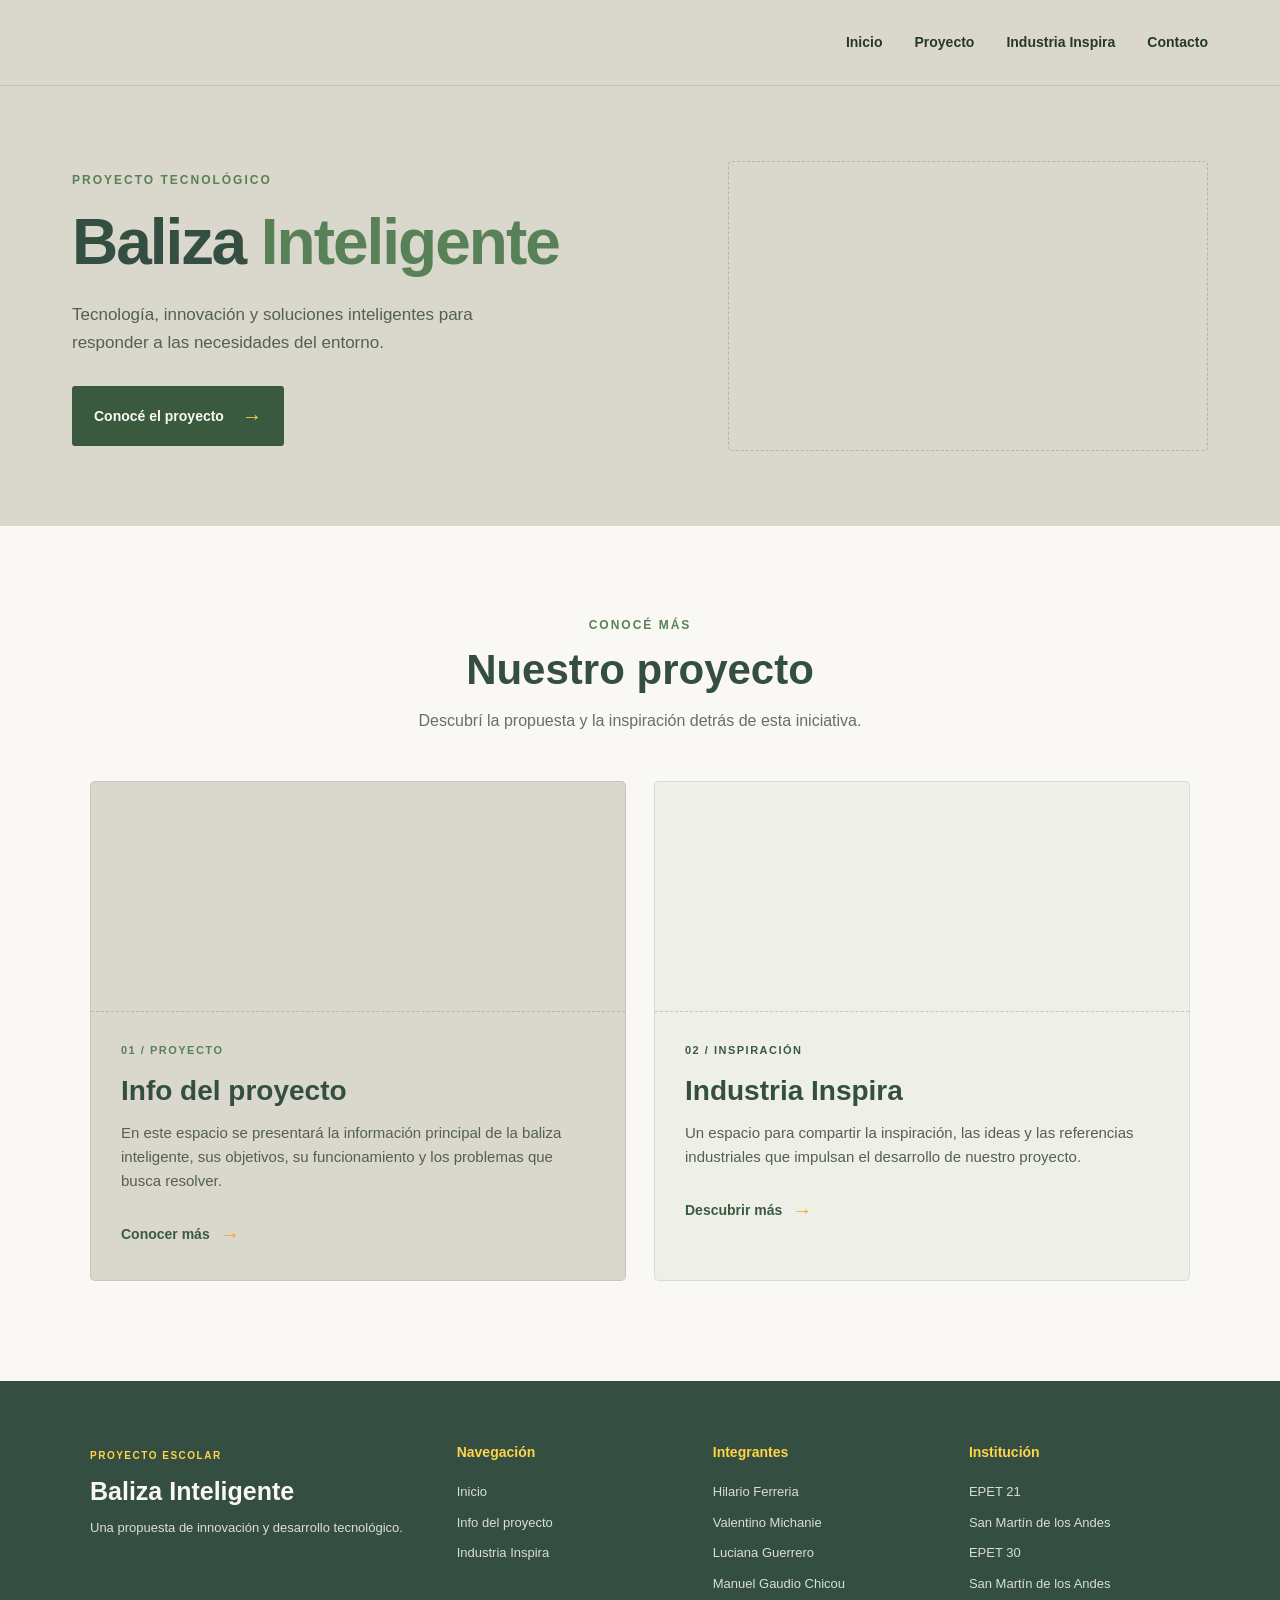
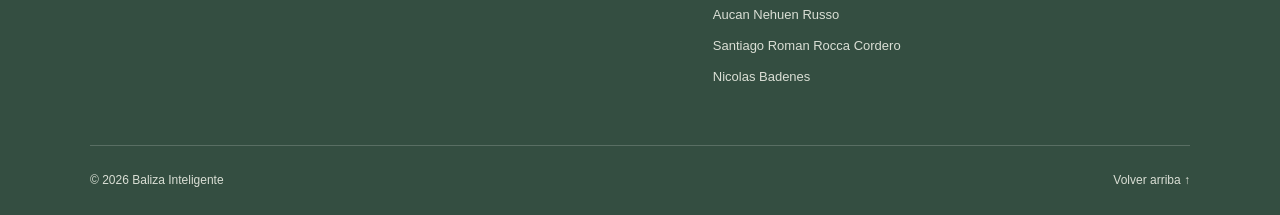
==== index.html @ 0de97671 "first commit" ====
<!DOCTYPE html>
<html lang="es">
<head>
    <meta charset="UTF-8">
    <meta name="viewport" content="width=device-width, initial-scale=1.0">

    <title>Baliza Inteligente | Proyecto</title>

    <link rel="stylesheet" href="style.css">
    <script src="script.js" defer></script>
</head>

<body>

    <!-- ENCABEZADO -->
    <header class="header" id="inicio">
        <div class="header-container">
            <!-- Espacio reservado para tu logo -->
            <div class="logo-space"></div>

            <nav class="navigation" aria-label="Navegación principal">
                <a href="#inicio">Inicio</a>
                <a href="#proyecto">Proyecto</a>
                <a href="#industria">Industria Inspira</a>
                <a href="#contacto">Contacto</a>
            </nav>

            <button class="menu-toggle"
                    aria-label="Abrir menú"
                    aria-expanded="false">
                ☰
            </button>
        </div>
    </header>

    <main>

        <!-- PRESENTACIÓN -->
        <section class="hero">
            <div class="hero-content">
                <span class="eyebrow">PROYECTO TECNOLÓGICO</span>

                <h1>Baliza <span>Inteligente</span></h1>

                <p>
                    Tecnología, innovación y soluciones inteligentes
                    para responder a las necesidades del entorno.
                </p>

                <a href="#proyecto" class="hero-button">
                    Conocé el proyecto
                    <span aria-hidden="true">→</span>
                </a>
            </div>

            <!-- Espacio reservado para tu imagen -->
            <div class="hero-image-space" aria-label="Espacio para imagen">
            </div>
        </section>

        <!-- CONTENIDO PRINCIPAL -->
        <section class="content-section" id="proyecto">

            <div class="section-heading">
                <span class="eyebrow">CONOCÉ MÁS</span>
                <h2>Nuestro proyecto</h2>
                <p>
                    Descubrí la propuesta y la inspiración detrás
                    de esta iniciativa.
                </p>
            </div>

            <div class="cards-container">

                <!-- PANEL 1 -->
                <article class="info-card">
                    <div class="card-image-space"
                         aria-label="Espacio para imagen del proyecto">
                    </div>

                    <div class="card-content">
                        <span class="card-number">01 / PROYECTO</span>

                        <h3>Info del proyecto</h3>

                        <p>
                            En este espacio se presentará la información
                            principal de la baliza inteligente, sus
                            objetivos, su funcionamiento y los problemas
                            que busca resolver.
                        </p>

                        <a href="#contacto" class="text-link">
                            Conocer más <span aria-hidden="true">→</span>
                        </a>
                    </div>
                </article>

                <!-- PANEL 2 -->
                <article class="info-card industry-card" id="industria">
                    <div class="card-image-space"
                         aria-label="Espacio para imagen de Industria Inspira">
                    </div>

                    <div class="card-content">
                        <span class="card-number">02 / INSPIRACIÓN</span>

                        <h3>Industria Inspira</h3>

                        <p>
                            Un espacio para compartir la inspiración,
                            las ideas y las referencias industriales
                            que impulsan el desarrollo de nuestro proyecto.
                        </p>

                        <a href="#contacto" class="text-link">
                            Descubrir más <span aria-hidden="true">→</span>
                        </a>
                    </div>
                </article>

            </div>
        </section>

    </main>

    <!-- FOOTER -->
    <footer class="footer" id="contacto">
        <div class="footer-container">

            <div class="footer-brand">
                <span class="footer-label">PROYECTO ESCOLAR</span>
                <h2>Baliza Inteligente</h2>
                <p>
                    Una propuesta de innovación y desarrollo tecnológico.
                </p>
            </div>

            <div class="footer-column">
                <h3>Navegación</h3>
                <a href="#inicio">Inicio</a>
                <a href="#proyecto">Info del proyecto</a>
                <a href="#industria">Industria Inspira</a>
            </div>

            <div class="footer-column">
                <h3>Integrantes</h3>
                <p>Hilario Ferreria</p>
                <p>Valentino Michanie</p>
                <p>Luciana Guerrero</p>
                <p>Manuel Gaudio Chicou</p>
                <p>Aucan Nehuen Russo</p>
                <p>Santiago Roman Rocca Cordero</p>
                <p>Nicolas Badenes</p>
            </div>

            <div class="footer-column">
                <h3>Institución</h3>
                <p>EPET 21</p>
                <p>San Martín de los Andes</p>
                <p>EPET 30</p>
                <p>San Martín de los Andes</p>
            </div>

        </div>

        <div class="footer-bottom">
            <p>
                © <span id="current-year"></span>
                Baliza Inteligente
            </p>
            <a href="#inicio">Volver arriba ↑</a>
        </div>
    </footer>

</body>
</html>
---- style.css ----
/* =========================
   CONFIGURACIÓN GENERAL
========================= */

:root {
    --background: #DAD7CD;
    --green-light: #A3B18A;
    --green-medium: #588157;
    --green-dark: #3A5A40;
    --green-deep: #344E41;
    --orange: #F9A620;
    --yellow: #FFD449;
    --white: #F9F8F4;
    --text: #26382B;
}

* {
    margin: 0;
    padding: 0;
    box-sizing: border-box;
}

html {
    scroll-behavior: smooth;
    scroll-padding-top: 90px;
}

body {
    font-family: Arial, Helvetica, sans-serif;
    background-color: var(--background);
    color: var(--text);
    line-height: 1.6;
}

a {
    color: inherit;
    text-decoration: none;
}

button {
    font: inherit;
}

section {
    scroll-margin-top: 80px;
}

/* =========================
   ENCABEZADO
========================= */

.header {
    width: 100%;
    background-color: var(--background);
    border-bottom: 1px solid rgba(52, 78, 65, 0.15);
}

.header-container {
    max-width: 1200px;
    min-height: 85px;
    margin: auto;
    padding: 0 32px;

    display: flex;
    align-items: center;
    justify-content: space-between;
    gap: 24px;
}

/* Espacio vacío para agregar el logo */

.logo-space {
    width: 150px;
    min-height: 35px;
}

.navigation {
    display: flex;
    align-items: center;
    gap: 32px;
}

.navigation a {
    font-size: 14px;
    font-weight: 600;
    transition: color 0.25s ease;
}

.navigation a:hover {
    color: var(--green-medium);
}

.menu-toggle {
    display: none;
    border: none;
    background: transparent;
    color: var(--green-deep);
    font-size: 28px;
    cursor: pointer;
}

/* =========================
   PRESENTACIÓN PRINCIPAL
========================= */

.hero {
    max-width: 1200px;
    min-height: 440px;
    margin: auto;
    padding: 75px 32px;

    display: grid;
    grid-template-columns: 1fr 0.8fr;
    align-items: center;
    gap: 55px;
}

.hero-content {
    max-width: 540px;
}

.eyebrow {
    display: inline-block;
    margin-bottom: 18px;
    color: var(--green-medium);
    font-size: 12px;
    font-weight: 800;
    letter-spacing: 2px;
}

.hero h1 {
    font-size: clamp(42px, 5vw, 66px);
    line-height: 1.08;
    letter-spacing: -2px;
    margin-bottom: 24px;
    color: var(--green-deep);
}

.hero h1 span {
    color: var(--green-medium);
}

.hero-content > p {
    max-width: 440px;
    margin-bottom: 30px;
    font-size: 17px;
    color: #536052;
}

.hero-button {
    display: inline-flex;
    align-items: center;
    gap: 18px;

    padding: 14px 22px;
    background-color: var(--green-dark);
    color: var(--white);

    font-size: 14px;
    font-weight: 700;
    border-radius: 3px;

    transition:
        background-color 0.25s ease,
        transform 0.25s ease;
}

.hero-button:hover {
    background-color: var(--green-deep);
    transform: translateY(-2px);
}

.hero-button span {
    color: var(--yellow);
    font-size: 20px;
}

/* Espacio vacío para tu imagen principal */

.hero-image-space {
    width: 100%;
    min-height: 290px;
    background-color: transparent;
    border: 1px dashed rgba(58, 90, 64, 0.25);
    border-radius: 4px;
}

/* =========================
   SECCIÓN DE CONTENIDO
========================= */

.content-section {
    padding: 85px 32px 100px;
    background-color: var(--white);
}

.section-heading {
    max-width: 650px;
    margin: 0 auto 48px;
    text-align: center;
}

.section-heading .eyebrow {
    margin-bottom: 10px;
}

.section-heading h2 {
    margin-bottom: 12px;
    color: var(--green-deep);
    font-size: clamp(30px, 4vw, 42px);
    line-height: 1.2;
}

.section-heading p {
    color: #667064;
    font-size: 16px;
}

/* Dos paneles principales */

.cards-container {
    max-width: 1100px;
    margin: auto;

    display: grid;
    grid-template-columns: repeat(2, minmax(0, 1fr));
    gap: 28px;
}

.info-card {
    overflow: hidden;
    background-color: var(--background);
    border-radius: 5px;
    border: 1px solid rgba(52, 78, 65, 0.12);

    transition:
        transform 0.25s ease,
        box-shadow 0.25s ease;
}

.info-card:hover {
    transform: translateY(-5px);
    box-shadow: 0 12px 30px rgba(52, 78, 65, 0.10);
}

/* Espacios vacíos para tus imágenes */

.card-image-space {
    width: 100%;
    min-height: 230px;
    background-color: transparent;
    border-bottom: 1px dashed rgba(58, 90, 64, 0.25);
}

.card-content {
    padding: 30px;
}

.card-number {
    display: block;
    margin-bottom: 14px;
    color: var(--green-medium);
    font-size: 11px;
    font-weight: 800;
    letter-spacing: 1.5px;
}

.card-content h3 {
    margin-bottom: 14px;
    color: var(--green-deep);
    font-size: 28px;
    line-height: 1.2;
}

.card-content p {
    margin-bottom: 25px;
    color: #536052;
    font-size: 15px;
}

.text-link {
    display: inline-flex;
    align-items: center;
    gap: 10px;

    color: var(--green-dark);
    font-size: 14px;
    font-weight: 800;
}

.text-link span {
    color: var(--orange);
    font-size: 20px;
    transition: transform 0.2s ease;
}

.text-link:hover span {
    transform: translateX(5px);
}

/* Segundo panel */

.industry-card {
    background-color: #EEF0E8;
}

.industry-card .card-number {
    color: var(--green-dark);
}

/* =========================
   FOOTER
========================= */

.footer {
    padding: 60px 32px 0;
    background-color: var(--green-deep);
    color: var(--white);
}

.footer-container {
    max-width: 1100px;
    margin: auto;
    padding-bottom: 48px;

    display: grid;
    grid-template-columns: 1.5fr 1fr 1fr 1fr;
    gap: 35px;
}

.footer-label {
    display: inline-block;
    margin-bottom: 12px;
    color: var(--yellow);
    font-size: 10px;
    font-weight: 800;
    letter-spacing: 1.5px;
}

.footer-brand h2 {
    margin-bottom: 12px;
    font-size: 25px;
    line-height: 1.2;
}

.footer-brand p,
.footer-column p {
    color: #DADFD5;
    font-size: 13px;
}

.footer-column h3 {
    margin-bottom: 18px;
    color: var(--yellow);
    font-size: 14px;
}

.footer-column a {
    display: block;
    width: fit-content;
    margin-bottom: 10px;
    color: #DADFD5;
    font-size: 13px;
    transition: color 0.2s ease;
}

.footer-column a:hover {
    color: var(--yellow);
}

.footer-column p {
    margin-bottom: 10px;
}

.footer-bottom {
    max-width: 1100px;
    min-height: 70px;
    margin: auto;
    border-top: 1px solid rgba(255, 255, 255, 0.18);

    display: flex;
    align-items: center;
    justify-content: space-between;
    gap: 20px;
}

.footer-bottom p,
.footer-bottom a {
    color: #DADFD5;
    font-size: 12px;
}

.footer-bottom a:hover {
    color: var(--yellow);
}

/* =========================
   TABLETS Y CELULARES
========================= */

@media (max-width: 850px) {

    .hero {
        grid-template-columns: 1fr 0.7fr;
        gap: 25px;
        padding-top: 55px;
        padding-bottom: 55px;
    }

    .hero-image-space {
        min-height: 240px;
    }

    .navigation {
        gap: 18px;
    }

    .footer-container {
        grid-template-columns: repeat(2, minmax(0, 1fr));
    }
}

@media (max-width: 600px) {

    .header-container {
        min-height: 70px;
        padding: 0 20px;
        position: relative;
    }

    .logo-space {
        width: 80px;
    }

    .menu-toggle {
        display: block;
    }

    .navigation {
        display: none;
        position: absolute;
        top: 100%;
        left: 0;
        right: 0;
        z-index: 10;

        padding: 22px 20px;
        background-color: var(--background);
        border-bottom: 1px solid rgba(52, 78, 65, 0.15);

        flex-direction: column;
        align-items: flex-start;
        gap: 18px;
    }

    .navigation.is-open {
        display: flex;
    }

    .hero {
        padding: 55px 22px;
        grid-template-columns: 1fr;
        gap: 30px;
    }

    .hero h1 {
        font-size: 45px;
    }

    .hero-content > p {
        font-size: 15px;
    }

    .hero-image-space {
        min-height: 200px;
    }

    .content-section {
        padding: 65px 20px 70px;
    }

    .section-heading {
        margin-bottom: 35px;
    }

    .cards-container {
        grid-template-columns: 1fr;
        gap: 24px;
    }

    .card-image-space {
        min-height: 200px;
    }

    .card-content {
        padding: 25px;
    }

    .card-content h3 {
        font-size: 25px;
    }

    .footer {
        padding: 45px 22px 0;
    }

    .footer-container {
        grid-template-columns: 1fr 1fr;
        gap: 35px 20px;
    }

    .footer-brand {
        grid-column: 1 / -1;
    }

    .footer-bottom {
        padding: 18px 0;
        flex-wrap: wrap;
    }
}

@media (prefers-reduced-motion: reduce) {
    html {
        scroll-behavior: auto;
    }

    *,
    *::before,
    *::after {
        transition-duration: 0.01ms !important;
    }
}
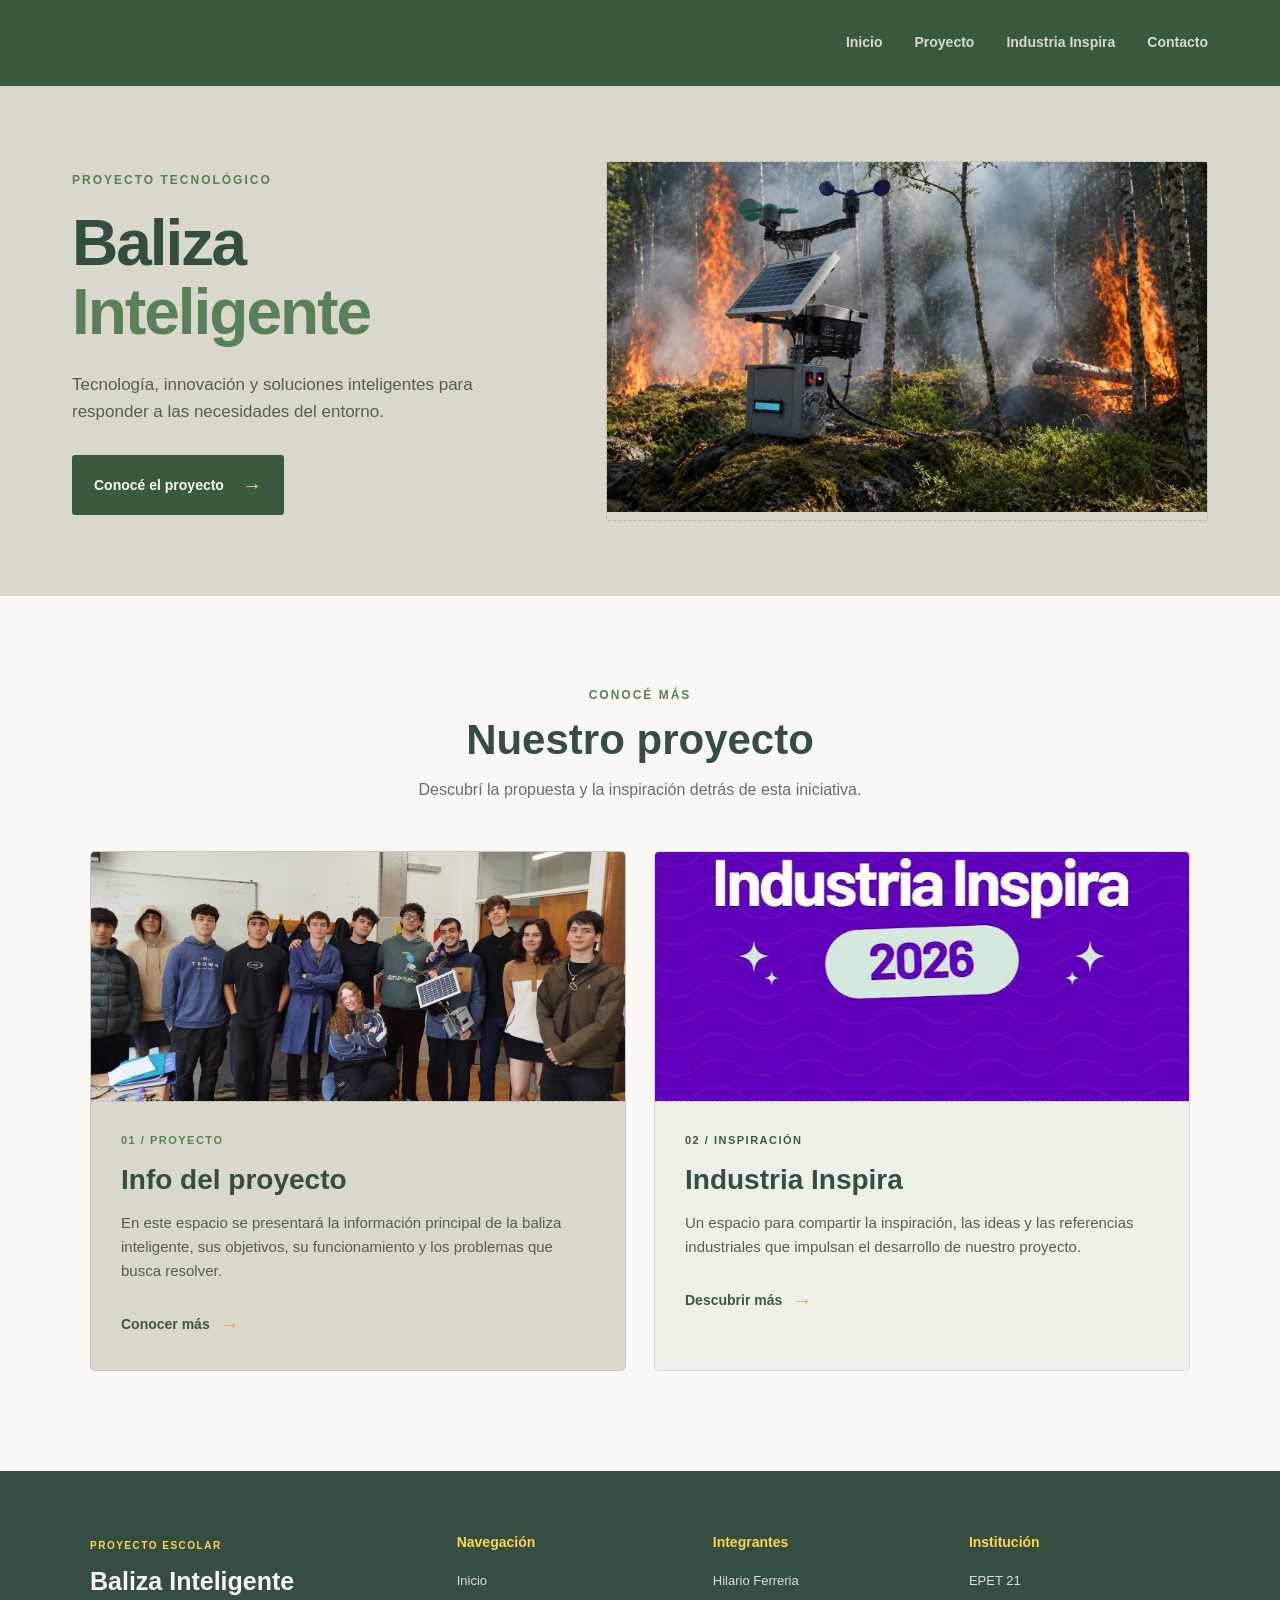
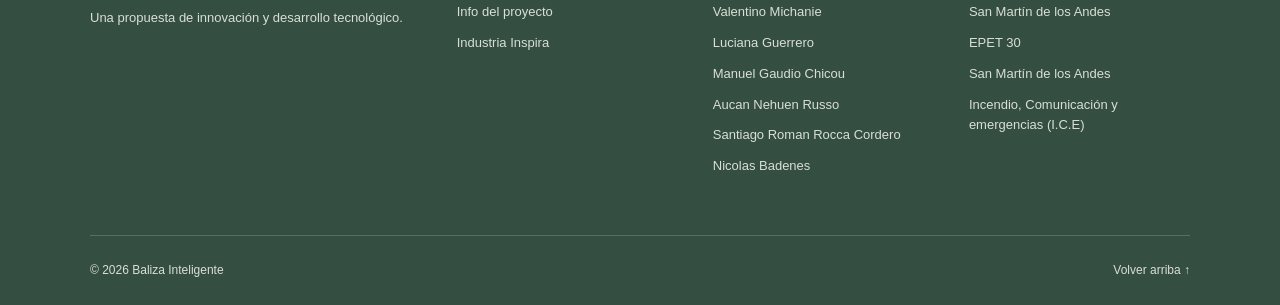
==== commit 583fe7e0: "segunda version" ====
--- a/index.html
+++ b/index.html
@@ -1,4 +1,3 @@
-
 <!DOCTYPE html>
 <html lang="es">
 <head>
@@ -54,8 +53,10 @@
                 </a>
             </div>
 
-            <!-- Espacio reservado para tu imagen -->
+            <!-- Espacio para imagen -->
             <div class="hero-image-space" aria-label="Espacio para imagen">
+                <img src="img/Estación de monitoreo ante el incendio forestal.png"
+                     alt="Estación de monitoreo ante un incendio forestal">
             </div>
         </section>
 
@@ -75,8 +76,9 @@
 
                 <!-- PANEL 1 -->
                 <article class="info-card">
-                    <div class="card-image-space"
-                         aria-label="Espacio para imagen del proyecto">
+                    <div class="card-image-space">
+                        <img src="img/Copia de EquipoBaliza (1).jpeg"
+                             alt="Equipo de la baliza inteligente">
                     </div>
 
                     <div class="card-content">
@@ -99,8 +101,9 @@
 
                 <!-- PANEL 2 -->
                 <article class="info-card industry-card" id="industria">
-                    <div class="card-image-space"
-                         aria-label="Espacio para imagen de Industria Inspira">
+                    <div class="card-image-space">
+                        <img src="img/industria inspira.jpg"
+                             alt="Industria Inspira">
                     </div>
 
                     <div class="card-content">
@@ -161,6 +164,8 @@
                 <p>San Martín de los Andes</p>
                 <p>EPET 30</p>
                 <p>San Martín de los Andes</p>
+                <p>Incendio, Comunicación y emergencias (I.C.E)</p>
+
             </div>
 
         </div>
@@ -175,4 +180,4 @@
     </footer>
 
 </body>
-</html>
+</html>
--- a/style.css
+++ b/style.css
@@ -29,7 +29,7 @@
 body {
     font-family: Arial, Helvetica, sans-serif;
     background-color: var(--background);
-    color: var(--text);
+    color: var(--background);
     line-height: 1.6;
 }
 
@@ -52,7 +52,7 @@
 
 .header {
     width: 100%;
-    background-color: var(--background);
+    background-color: var(--green-dark);
     border-bottom: 1px solid rgba(52, 78, 65, 0.15);
 }
 
@@ -100,6 +100,12 @@
     cursor: pointer;
 }
 
+.hero-image-space img {
+    width: 600px;
+    height: 350px;
+    object-fit: cover;
+}
+
 /* =========================
    PRESENTACIÓN PRINCIPAL
 ========================= */
@@ -186,6 +192,18 @@
     border-radius: 4px;
 }
 
+.card-image-space {
+    width: 100px;
+    height: 250px;
+    overflow: hidden;
+}
+
+.card-image-space img {
+    display: block;
+    width: 100%;
+    height: 250px;
+    object-fit: cover;
+}
 /* =========================
    SECCIÓN DE CONTENIDO
 ========================= */
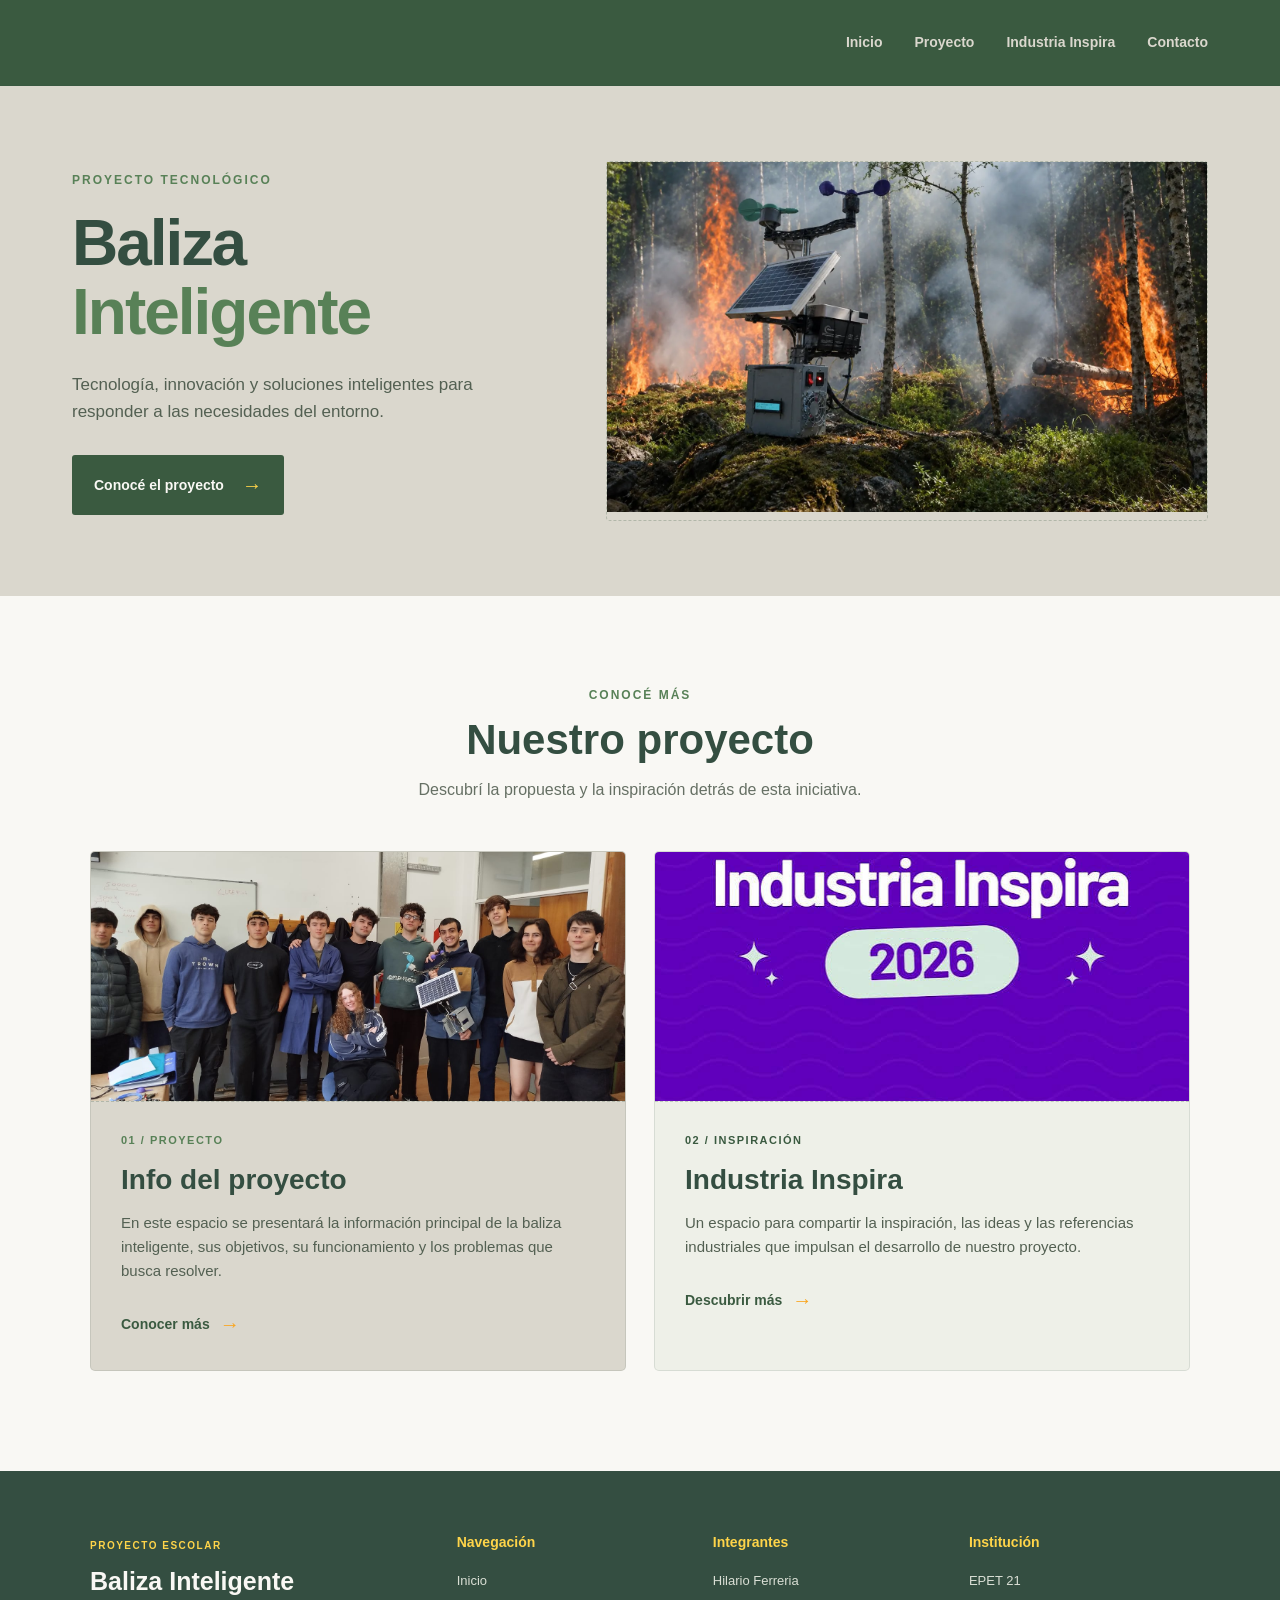
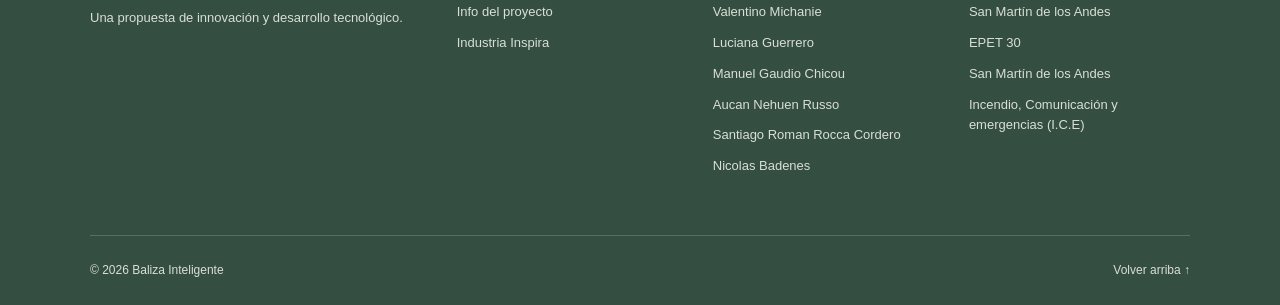
==== commit 533948b9: "Actualizo la foto a webp para que no sea tan pesada" ====
--- a/index.html
+++ b/index.html
@@ -55,7 +55,7 @@
 
             <!-- Espacio para imagen -->
             <div class="hero-image-space" aria-label="Espacio para imagen">
-                <img src="img/Estación de monitoreo ante el incendio forestal.png"
+                <img src="img/Estación de monitoreo ante el incendio forestal.webp"
                      alt="Estación de monitoreo ante un incendio forestal">
             </div>
         </section>
@@ -180,4 +180,4 @@
     </footer>
 
 </body>
-</html>+</html>
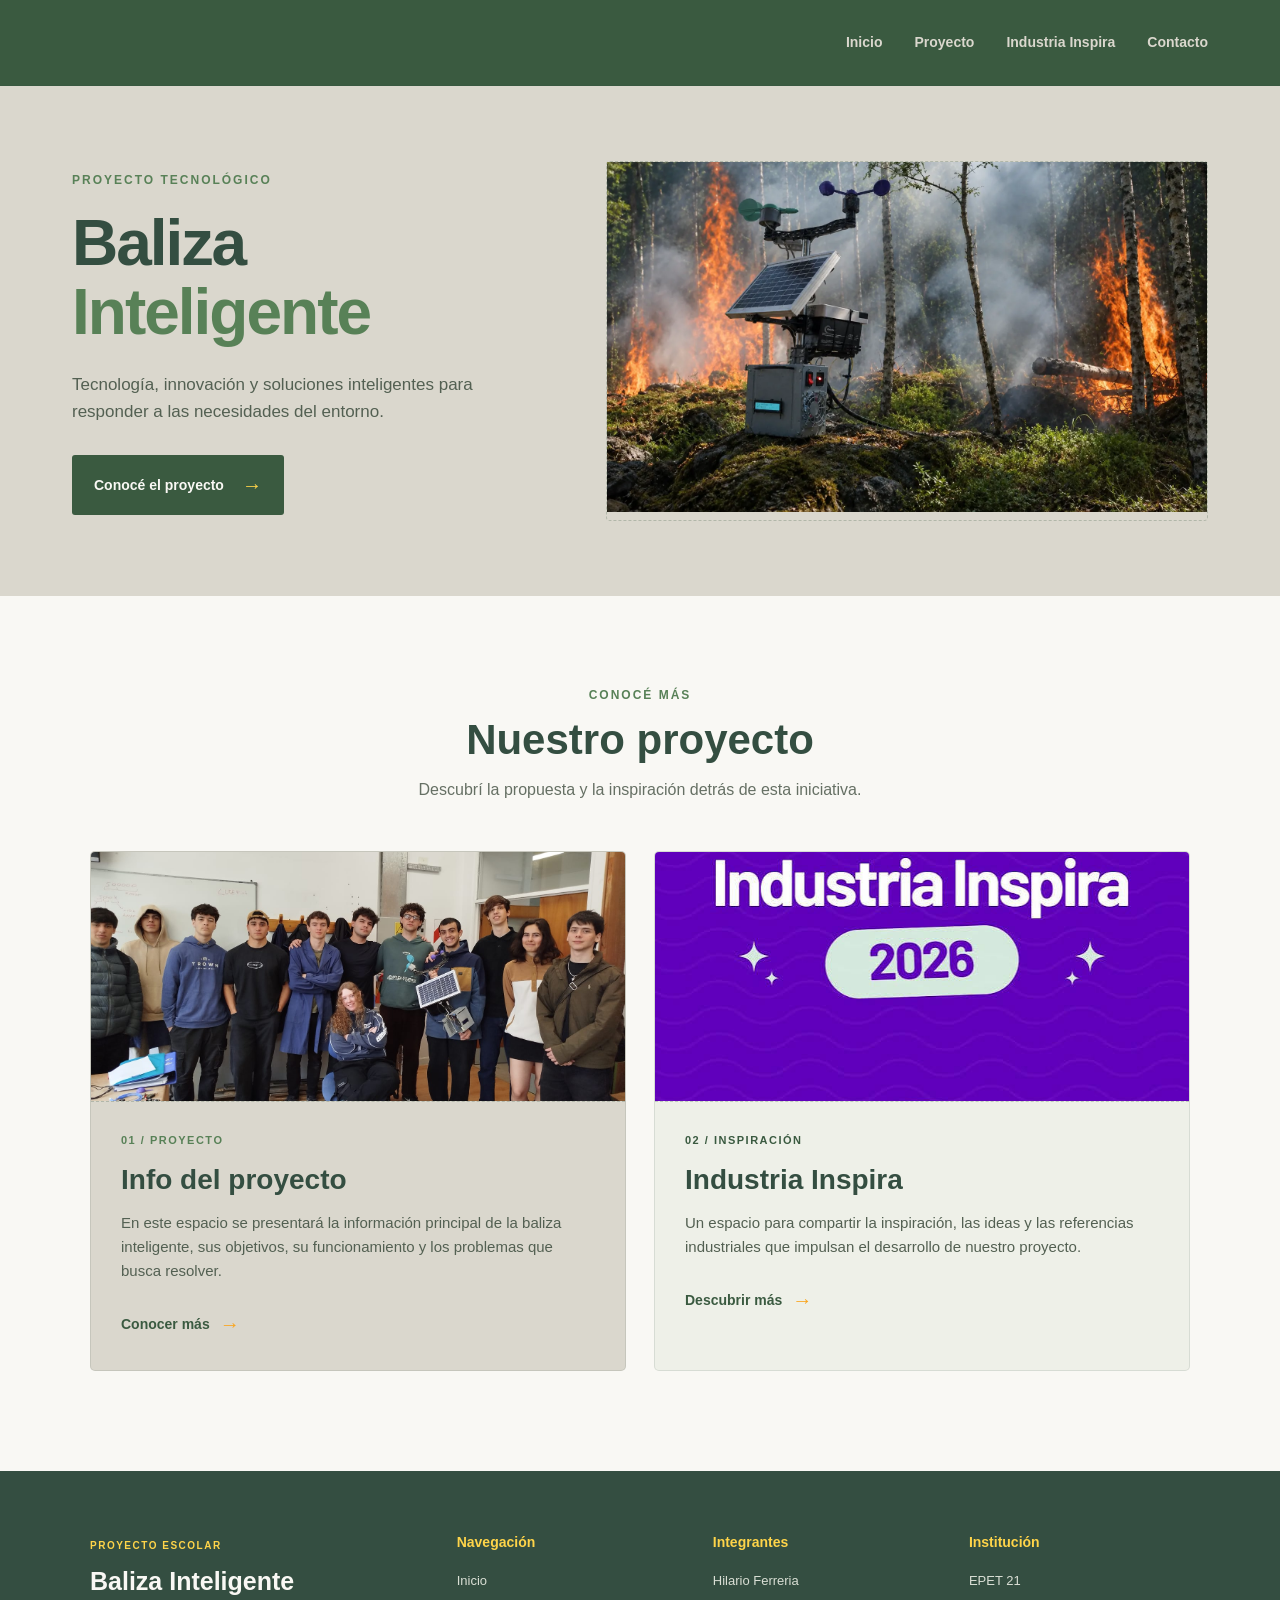
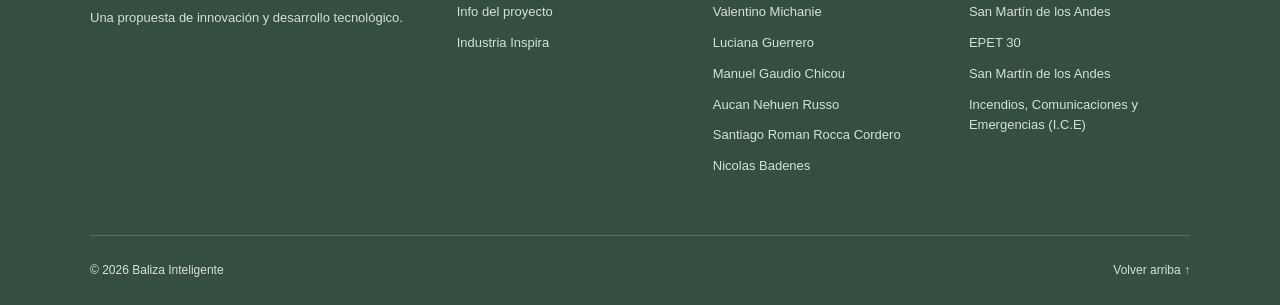
==== commit 2bb70c9c: "tercera version" ====
--- a/index.html
+++ b/index.html
@@ -117,7 +117,7 @@
                             que impulsan el desarrollo de nuestro proyecto.
                         </p>
 
-                        <a href="#contacto" class="text-link">
+                        <a href="industria-inspira.html" class="text-link">
                             Descubrir más <span aria-hidden="true">→</span>
                         </a>
                     </div>
@@ -164,7 +164,7 @@
                 <p>San Martín de los Andes</p>
                 <p>EPET 30</p>
                 <p>San Martín de los Andes</p>
-                <p>Incendio, Comunicación y emergencias (I.C.E)</p>
+                <p>Incendios, Comunicaciones y Emergencias (I.C.E)</p>
 
             </div>
 
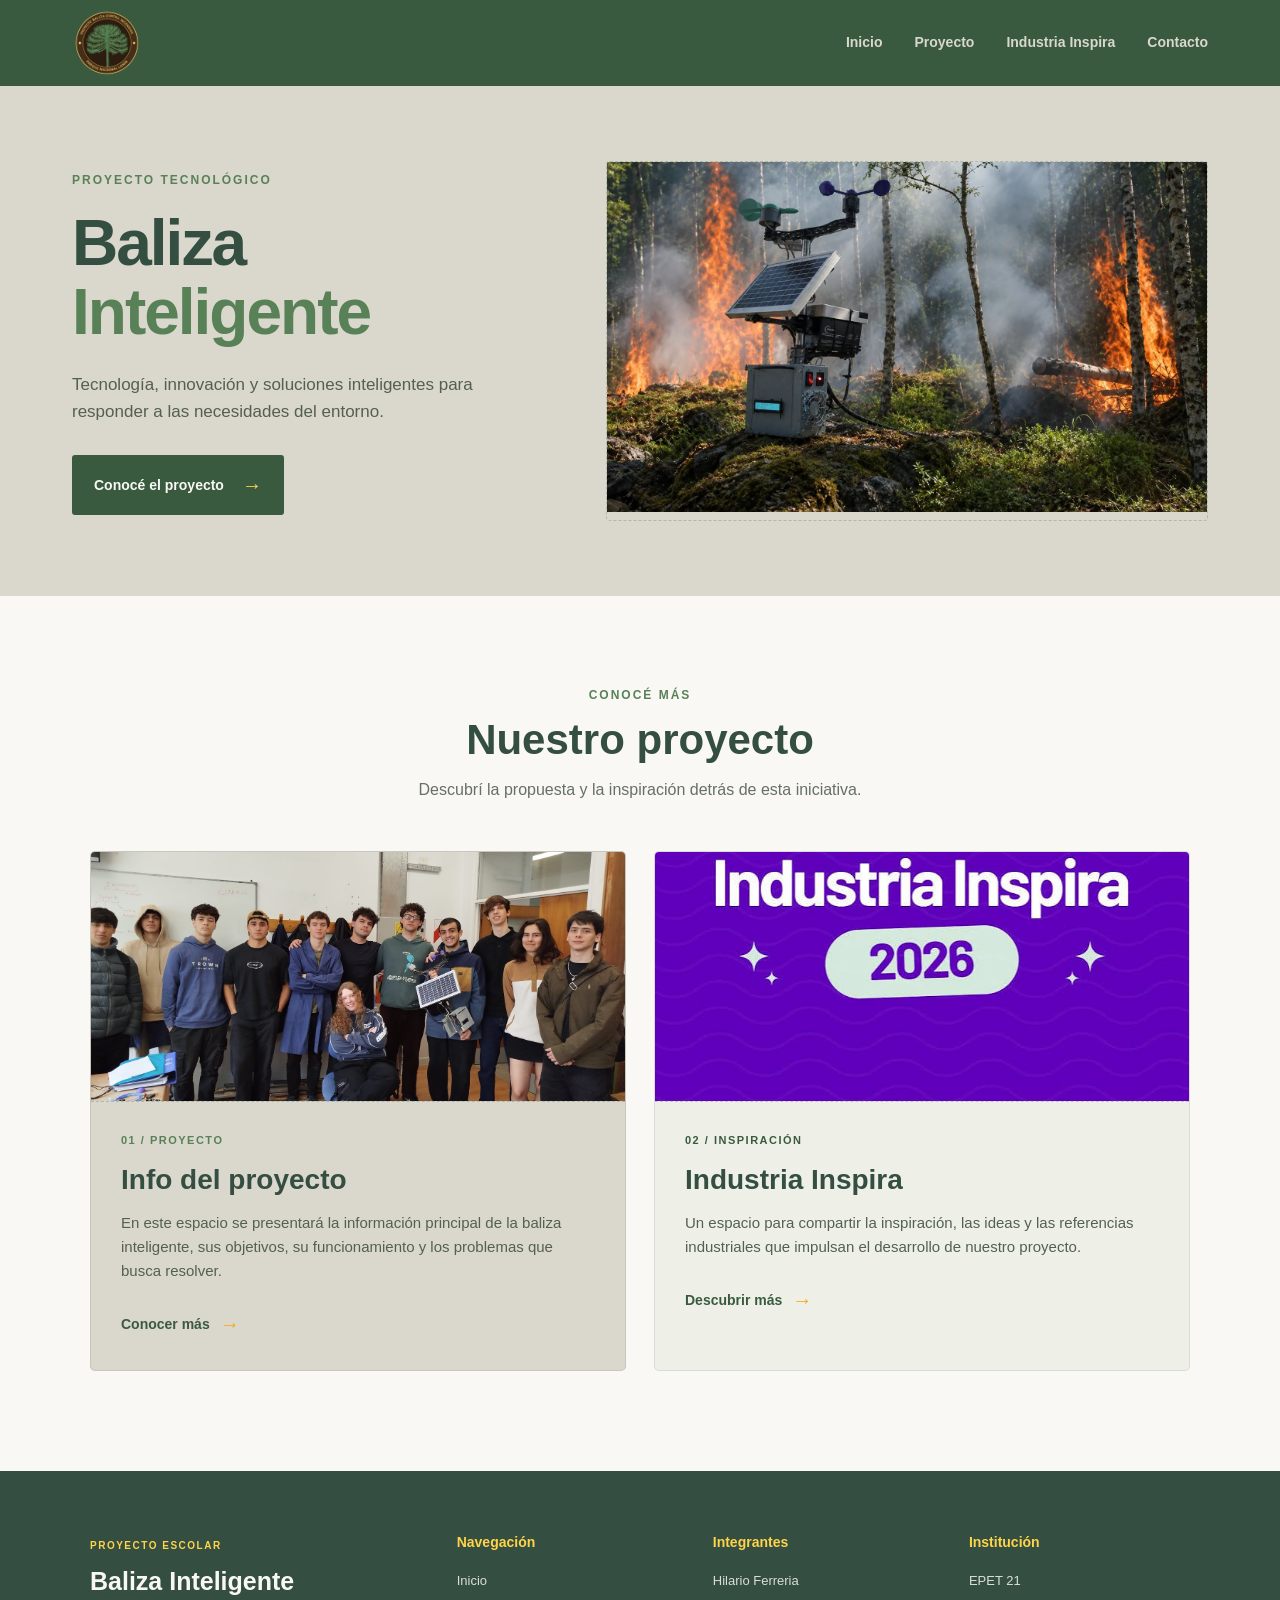
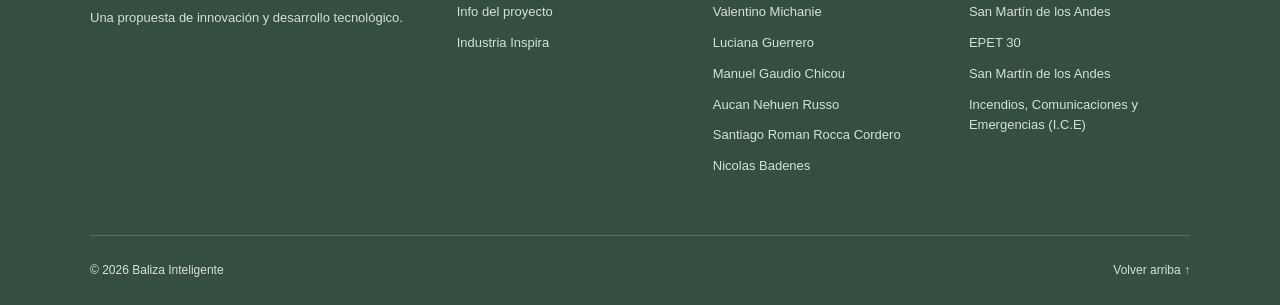
==== commit aee0df82: "Actualiza diseño y logo de la pagina" ====
--- a/index.html
+++ b/index.html
@@ -15,7 +15,7 @@
     <!-- ENCABEZADO -->
     <header class="header" id="inicio">
         <div class="header-container">
-            <!-- Espacio reservado para tu logo -->
+            <img src="img/logo pagina.png">
             <div class="logo-space"></div>
 
             <nav class="navigation" aria-label="Navegación principal">
--- a/style.css
+++ b/style.css
@@ -549,3 +549,8 @@
         transition-duration: 0.01ms !important;
     }
 }
+.header-container > img {
+    width: 70px;
+    height: auto;
+    object-fit: contain;
+}
